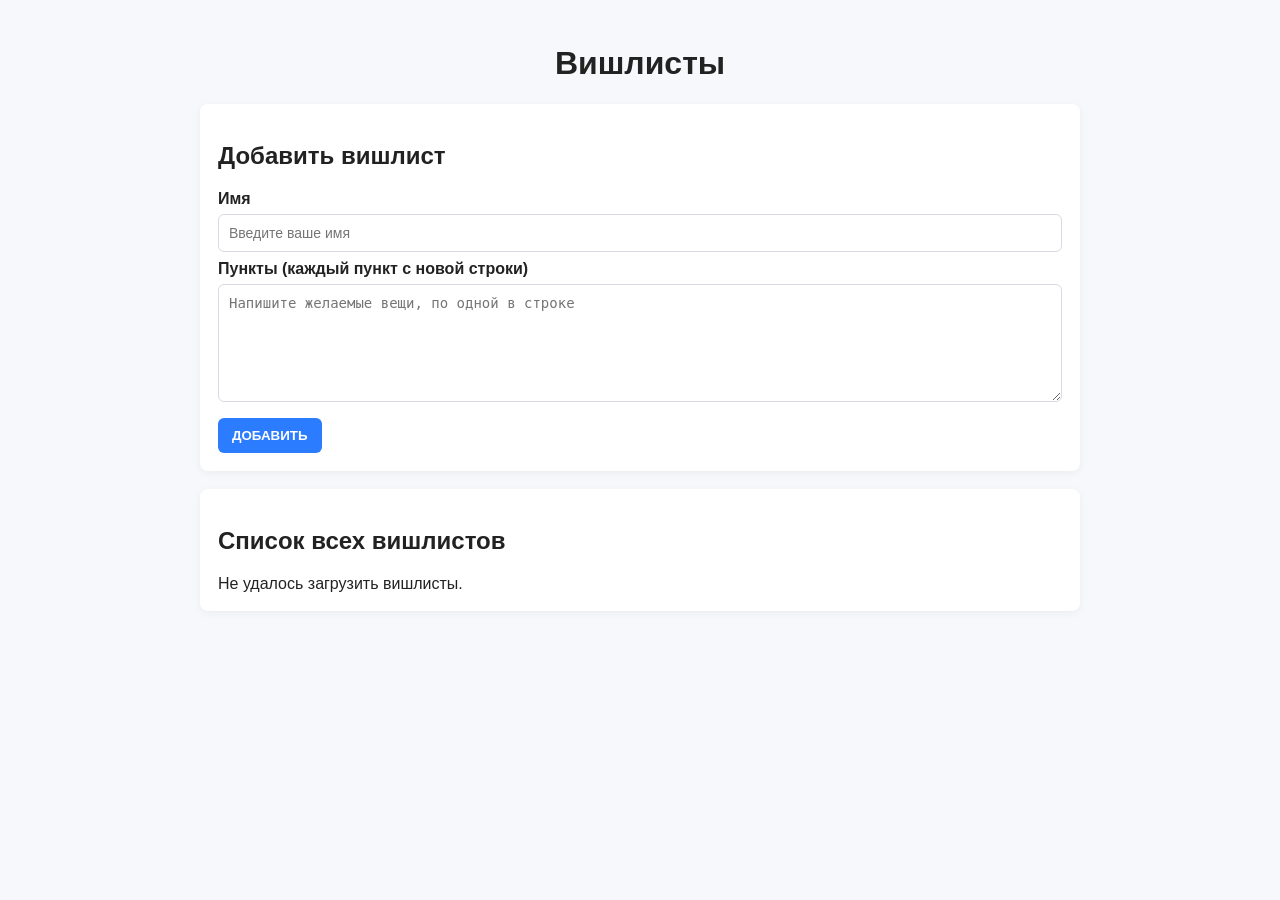
==== index.html @ aa4efe87 "fifine" ====
<!doctype html>
<html lang="ru">
  <head>
    <meta charset="utf-8" />
    <meta name="viewport" content="width=device-width, initial-scale=1" />
    <title>Вишлисты</title>
    <link rel="stylesheet" href="styles.css" />
  </head>
  <body>
    <main class="container">
      <h1>Вишлисты</h1>

      <section class="card">
        <h2>Добавить вишлист</h2>
        <form id="wishlistForm">
          <label for="name">Имя</label>
          <input id="name" name="name" type="text" required placeholder="Введите ваше имя" />

          <label for="items">Пункты (каждый пункт с новой строки)</label>
          <textarea id="items" name="items" rows="6" placeholder="Напишите желаемые вещи, по одной в строке" required></textarea>

          <button id="addBtn" type="submit">ДОБАВИТЬ</button>
        </form>
      </section>

      <section class="card">
        <h2>Список всех вишлистов</h2>
        <div id="status">Загрузка...</div>
        <div id="wishlists"></div>
      </section>
    </main>

    <script type="module" src="app.js"></script>
  </body>
</html>
---- styles.css ----
:root{
  --bg: #f7f8fb;
  --card: #ffffff;
  --accent: #2b7cff;
  --muted: #666;
}
*{box-sizing:border-box}
body{font-family:Segoe UI, Roboto, Arial, sans-serif;background:var(--bg);margin:0;padding:24px;color:#222}
.container{max-width:880px;margin:0 auto}
h1{text-align:center}
.card{background:var(--card);padding:18px;border-radius:8px;margin:18px 0;box-shadow:0 2px 8px rgba(20,20,40,0.05)}
label{display:block;margin:8px 0 6px;font-weight:600}
input[type=text],textarea{width:100%;padding:10px;border:1px solid #d8dbe6;border-radius:6px;font-size:14px}
button{background:var(--accent);color:white;border:none;padding:10px 14px;border-radius:6px;font-weight:700;cursor:pointer;margin-top:12px}
button:active{transform:translateY(1px)}
#wishlists > .entry{padding:12px;border:1px solid #eef0f6;border-radius:6px;margin:10px 0}
.entry h3{margin:0 0 6px}
.muted{color:var(--muted);font-size:13px}
.items{margin-left:18px}

.actions{display:flex;gap:8px}
.btn{background:var(--accent);color:white;border:none;padding:6px 10px;border-radius:6px;font-weight:700;cursor:pointer}
.btn:active{transform:translateY(1px)}
.btn-secondary{background:#e6eefc;color:#0b3a8a}
.btn-danger{background:#ff4d4f}
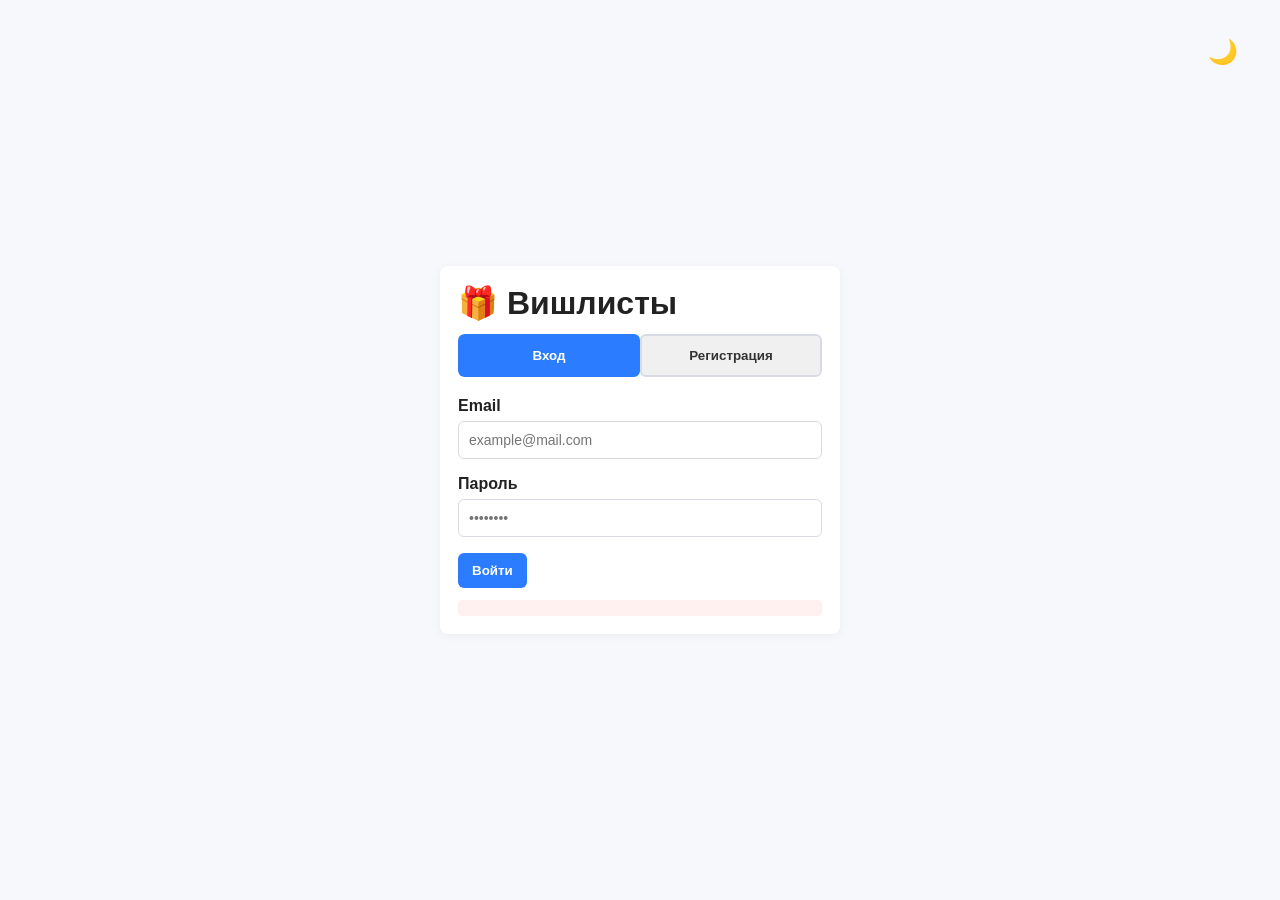
==== commit 4782eb63: "V1.0.0" ====
--- a/index.html
+++ b/index.html
@@ -7,24 +7,25 @@
     <link rel="stylesheet" href="styles.css" />
   </head>
   <body>
+    <header class="header">
+      <nav class="nav">
+        <div class="nav-left"></div>
+        <h1>🎁 Вишлисты</h1>
+        <div class="nav-right">
+          <button id="searchToggle" class="search-toggle">🔍</button>
+          <button id="themeToggle" class="theme-toggle">🌙</button>
+          <a id="profileLink" href="profile.html" class="nav-link"></a>
+        </div>
+      </nav>
+      <div id="searchPanel" class="search-panel hidden">
+        <input id="searchInput" type="text" placeholder="Поиск по нику или хешу..." class="search-input" />
+      </div>
+    </header>
+
     <main class="container">
-      <h1>Вишлисты</h1>
-
       <section class="card">
-        <h2>Добавить вишлист</h2>
-        <form id="wishlistForm">
-          <label for="name">Имя</label>
-          <input id="name" name="name" type="text" required placeholder="Введите ваше имя" />
-
-          <label for="items">Пункты (каждый пункт с новой строки)</label>
-          <textarea id="items" name="items" rows="6" placeholder="Напишите желаемые вещи, по одной в строке" required></textarea>
-
-          <button id="addBtn" type="submit">ДОБАВИТЬ</button>
-        </form>
-      </section>
-
-      <section class="card">
-        <h2>Список всех вишлистов</h2>
+        <h2>Все вишлисты</h2>
+        <div id="filterButtons" class="filter-buttons"></div>
         <div id="status">Загрузка...</div>
         <div id="wishlists"></div>
       </section>
--- a/styles.css
+++ b/styles.css
@@ -3,24 +3,111 @@
   --card: #ffffff;
   --accent: #2b7cff;
   --muted: #666;
+  --text: #222;
+  --border: #d8dbe6;
 }
+
+body.dark-theme{
+  --bg: #1a1a1a;
+  --card: #2d2d2d;
+  --text: #e0e0e0;
+  --muted: #999;
+  --border: #444;
+}
+
 *{box-sizing:border-box}
-body{font-family:Segoe UI, Roboto, Arial, sans-serif;background:var(--bg);margin:0;padding:24px;color:#222}
-.container{max-width:880px;margin:0 auto}
-h1{text-align:center}
+body{font-family:Segoe UI, Roboto, Arial, sans-serif;background:var(--bg);margin:0;padding:0;color:var(--text);transition:background-color 0.3s, color 0.3s}
+
+.container{max-width:1000px;margin:0 auto;padding:24px}
+
+.header{background:var(--card);box-shadow:0 2px 8px rgba(20,20,40,0.05);position:sticky;top:0;z-index:100}
+.nav{display:flex;justify-content:space-between;align-items:center;padding:16px 24px;gap:16px}
+.nav-left{flex:1}
+.nav h1{margin:0;font-size:24px;flex-shrink:0;text-align:center;flex:1}
+.nav-right{display:flex;align-items:center;gap:8px;flex:1;justify-content:flex-end}
+.search-panel{background:var(--card);padding:12px 24px;border-bottom:1px solid var(--border);display:flex;justify-content:center}
+.search-panel.hidden{display:none}
+.search-input{padding:8px 12px;border:1px solid var(--border);border-radius:6px;font-size:14px;width:300px;background:var(--card);color:var(--text);transition:all 0.2s}
+.search-input:focus{outline:none;border-color:var(--accent)}
+.search-toggle{background:none;border:none;font-size:20px;cursor:pointer;padding:8px;border-radius:6px;transition:all 0.2s}
+.search-toggle:hover{background:var(--border)}
+.nav-link{color:var(--accent);text-decoration:none;font-weight:600;padding:8px 12px;border-radius:6px;white-space:nowrap;cursor:pointer}
+.nav-link:hover{opacity:0.8}
+.theme-toggle{background:none;border:none;font-size:20px;cursor:pointer;padding:8px;border-radius:6px;transition:all 0.2s}
+.theme-toggle:hover{background:var(--border)}
+
+h1,h2,h3{margin:0 0 12px}
 .card{background:var(--card);padding:18px;border-radius:8px;margin:18px 0;box-shadow:0 2px 8px rgba(20,20,40,0.05)}
+
 label{display:block;margin:8px 0 6px;font-weight:600}
-input[type=text],textarea{width:100%;padding:10px;border:1px solid #d8dbe6;border-radius:6px;font-size:14px}
-button{background:var(--accent);color:white;border:none;padding:10px 14px;border-radius:6px;font-weight:700;cursor:pointer;margin-top:12px}
+input[type=text],input[type=email],input[type=password],textarea,select{width:100%;padding:10px;border:1px solid var(--border);border-radius:6px;font-size:14px;margin-bottom:8px;background:var(--card);color:var(--text);transition:all 0.2s}
+input[type=text]:focus,input[type=email]:focus,input[type=password]:focus,textarea:focus,select:focus{outline:none;border-color:var(--accent)}
+textarea{resize:vertical;font-family:inherit}
+
+button{background:var(--accent);color:white;border:none;padding:10px 14px;border-radius:6px;font-weight:700;cursor:pointer;margin-top:8px;margin-right:8px}
+button:hover{opacity:0.9}
 button:active{transform:translateY(1px)}
-#wishlists > .entry{padding:12px;border:1px solid #eef0f6;border-radius:6px;margin:10px 0}
-.entry h3{margin:0 0 6px}
+button:disabled{opacity:0.6;cursor:not-allowed}
+
+.btn{background:var(--accent);color:white;padding:8px 12px;border-radius:6px;cursor:pointer;border:none;font-weight:600;white-space:nowrap}
+.btn:hover{opacity:0.9}
+.btn-secondary{background:#e6eefc;color:#0b3a8a}
+.btn-danger{background:#ff4d4f}
+
+.error{color:#ff4d4f;margin-top:12px;padding:8px;background:#fff1f0;border-radius:4px}
+.center-text{text-align:center}
+.hidden{display:none!important}
+a{color:var(--accent);text-decoration:none}
+a:hover{text-decoration:underline}
+
 .muted{color:var(--muted);font-size:13px}
 .items{margin-left:18px}
 
-.actions{display:flex;gap:8px}
-.btn{background:var(--accent);color:white;border:none;padding:6px 10px;border-radius:6px;font-weight:700;cursor:pointer}
-.btn:active{transform:translateY(1px)}
-.btn-secondary{background:#e6eefc;color:#0b3a8a}
-.btn-danger{background:#ff4d4f}
+.actions{display:flex;gap:8px;flex-wrap:wrap}
 
+/* Auth Pages */
+.auth-container{display:flex;align-items:center;justify-content:center;min-height:100vh}
+.auth-card{max-width:400px;width:100%}
+
+/* Profile Page */
+.profile-header{display:flex;align-items:center;gap:16px;margin:16px 0}
+.avatar{width:80px;height:80px;border-radius:50%;background:var(--accent);color:white;display:flex;align-items:center;justify-content:center;font-size:32px;font-weight:bold}
+.avatar-small{width:40px;height:40px;border-radius:50%;background:var(--accent);color:white;display:flex;align-items:center;justify-content:center;font-weight:bold}
+
+.wishlist-entry{padding:12px;border:1px solid #eef0f6;border-radius:6px;margin:10px 0}
+.entry-header{display:flex;justify-content:space-between;align-items:flex-start}
+
+/* Main Page - Filter Buttons */
+.filter-buttons{display:flex;gap:8px;margin:12px 0;flex-wrap:wrap}
+.filter-btn{background:#f0f0f0;color:#333;padding:8px 12px;border-radius:6px;border:1px solid var(--border);cursor:pointer;font-weight:600;transition:all 0.2s}
+body.dark-theme .filter-btn{background:#3d3d3d;color:var(--text)}
+.filter-btn:hover{opacity:0.8}
+.filter-btn.active{background:var(--accent);color:white;border-color:var(--accent)}
+
+/* Wishlist Cards */
+.wishlist-card{background:var(--card);border:1px solid var(--border);border-radius:8px;margin:12px 0;overflow:hidden;box-shadow:0 1px 4px rgba(20,20,40,0.08);transition:box-shadow 0.2s}
+body.dark-theme .wishlist-card{border-color:#444;box-shadow:0 1px 4px rgba(0,0,0,0.3)}
+.wishlist-card:hover{box-shadow:0 4px 12px rgba(20,20,40,0.12)}
+body.dark-theme .wishlist-card:hover{box-shadow:0 4px 12px rgba(0,0,0,0.4)}
+
+.card-header{padding:16px;border-bottom:1px solid var(--border)}
+.user-info{display:flex;align-items:center;gap:12px}
+.card-header h3{margin:0}
+.card-header p{margin:4px 0 0}
+
+.card-body{padding:16px}
+.card-body h4{margin:0 0 8px;color:var(--text)}
+.card-body p{margin:0 0 8px;color:var(--muted)}
+
+.card-footer{padding:8px 16px;background:var(--bg);border-top:1px solid var(--border);font-size:12px;color:var(--muted);display:flex;justify-content:space-between;align-items:center}
+body.dark-theme .card-footer{background:#1a1a1a}
+
+@media(max-width:768px){
+  .nav-right{flex-wrap:wrap}
+  .search-input{width:100%}
+  .entry-header{flex-direction:column}
+  .actions{width:100%}
+  .filter-buttons{flex-direction:column}
+  .filter-btn{width:100%}
+}
+
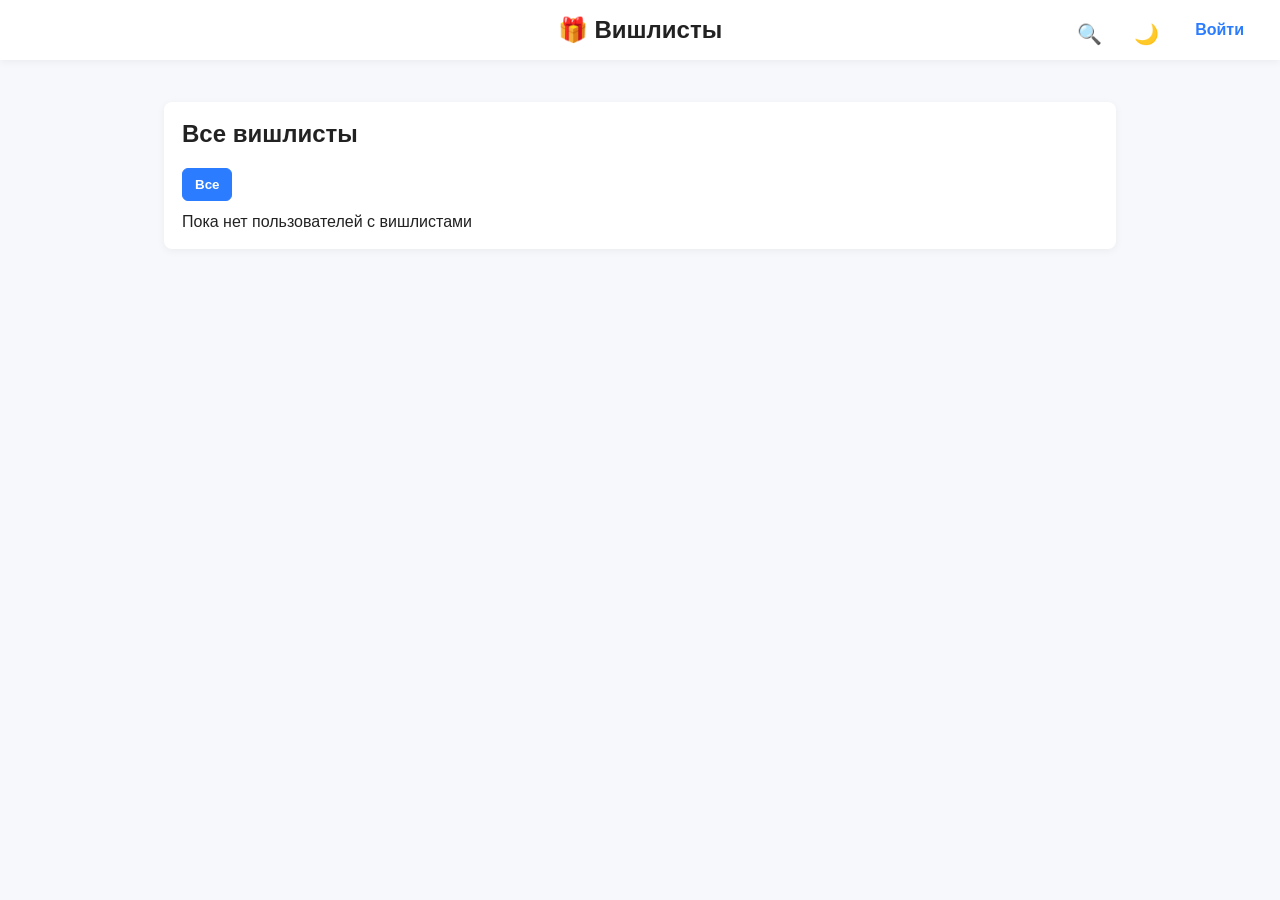
==== commit 284994fc: "V1.1.1" ====
--- a/index.html
+++ b/index.html
@@ -10,7 +10,7 @@
     <header class="header">
       <nav class="nav">
         <div class="nav-left"></div>
-        <h1>🎁 Вишлисты</h1>
+        <a href="index.html" style="text-decoration:none;color:inherit;cursor:pointer;"><h1>🎁 Вишлисты</h1></a>
         <div class="nav-right">
           <button id="searchToggle" class="search-toggle">🔍</button>
           <button id="themeToggle" class="theme-toggle">🌙</button>
--- a/styles.css
+++ b/styles.css
@@ -21,10 +21,10 @@
 .container{max-width:1000px;margin:0 auto;padding:24px}
 
 .header{background:var(--card);box-shadow:0 2px 8px rgba(20,20,40,0.05);position:sticky;top:0;z-index:100}
-.nav{display:flex;justify-content:space-between;align-items:center;padding:16px 24px;gap:16px}
-.nav-left{flex:1}
-.nav h1{margin:0;font-size:24px;flex-shrink:0;text-align:center;flex:1}
-.nav-right{display:flex;align-items:center;gap:8px;flex:1;justify-content:flex-end}
+.nav{display:flex;justify-content:center;align-items:center;padding:16px 24px;gap:16px;position:relative}
+.nav-left{position:absolute;left:24px;display:flex;align-items:center;gap:8px}
+.nav h1{margin:0;font-size:24px;flex-shrink:0;text-align:center}
+.nav-right{position:absolute;right:24px;display:flex;align-items:center;gap:8px;justify-content:flex-end}
 .search-panel{background:var(--card);padding:12px 24px;border-bottom:1px solid var(--border);display:flex;justify-content:center}
 .search-panel.hidden{display:none}
 .search-input{padding:8px 12px;border:1px solid var(--border);border-radius:6px;font-size:14px;width:300px;background:var(--card);color:var(--text);transition:all 0.2s}
@@ -103,11 +103,48 @@
 body.dark-theme .card-footer{background:#1a1a1a}
 
 @media(max-width:768px){
-  .nav-right{flex-wrap:wrap}
-  .search-input{width:100%}
+  .nav{padding:12px 16px}
+  .nav-left{left:16px}
+  .nav-right{right:16px;gap:4px}
+  .nav h1{font-size:20px}
+  .search-input{width:calc(100vw - 48px);max-width:100%}
+  .search-panel{padding:10px 16px}
+  .search-toggle,.theme-toggle{padding:6px;font-size:18px}
+  .nav-link{padding:6px 8px;font-size:14px}
+  .container{padding:12px;max-width:100%}
+  .card{padding:12px;margin:12px 0}
+  .wishlist-card{margin:8px 0}
+  .card-header{padding:12px}
+  .card-body{padding:12px}
+  .card-body h4{font-size:16px}
   .entry-header{flex-direction:column}
-  .actions{width:100%}
-  .filter-buttons{flex-direction:column}
-  .filter-btn{width:100%}
+  .actions{width:100%;flex-direction:column}
+  .filter-buttons{flex-direction:column;gap:6px}
+  .filter-btn{width:100%;padding:10px;font-size:14px}
+  input[type=text],input[type=email],input[type=password],textarea,select{padding:8px;font-size:16px}
+  button{padding:8px 12px;font-size:14px}
+  .profile-header{flex-direction:column;text-align:center}
+  .avatar{width:60px;height:60px;font-size:24px}
+  .avatar-small{width:36px;height:36px;font-size:16px}
+  .wishlist-entry{padding:10px;margin:8px 0}
+  h1,h2,h3{font-size:18px;margin:0 0 8px}
+  .muted{font-size:12px}
 }
 
+@media(max-width:480px){
+  .nav{padding:10px 12px}
+  .nav-left{left:12px}
+  .nav-right{right:12px}
+  .nav h1{font-size:18px}
+  .search-input{width:calc(100vw - 40px)}
+  .search-panel{padding:8px 12px}
+  .container{padding:8px}
+  .card{padding:10px;margin:8px 0}
+  .card-header{padding:10px}
+  .card-body{padding:10px}
+  .search-toggle,.theme-toggle{padding:4px;font-size:16px}
+  .nav-link{padding:4px 6px;font-size:12px}
+  .filter-btn{padding:8px}
+  button{padding:6px 10px;font-size:12px}
+}
+
